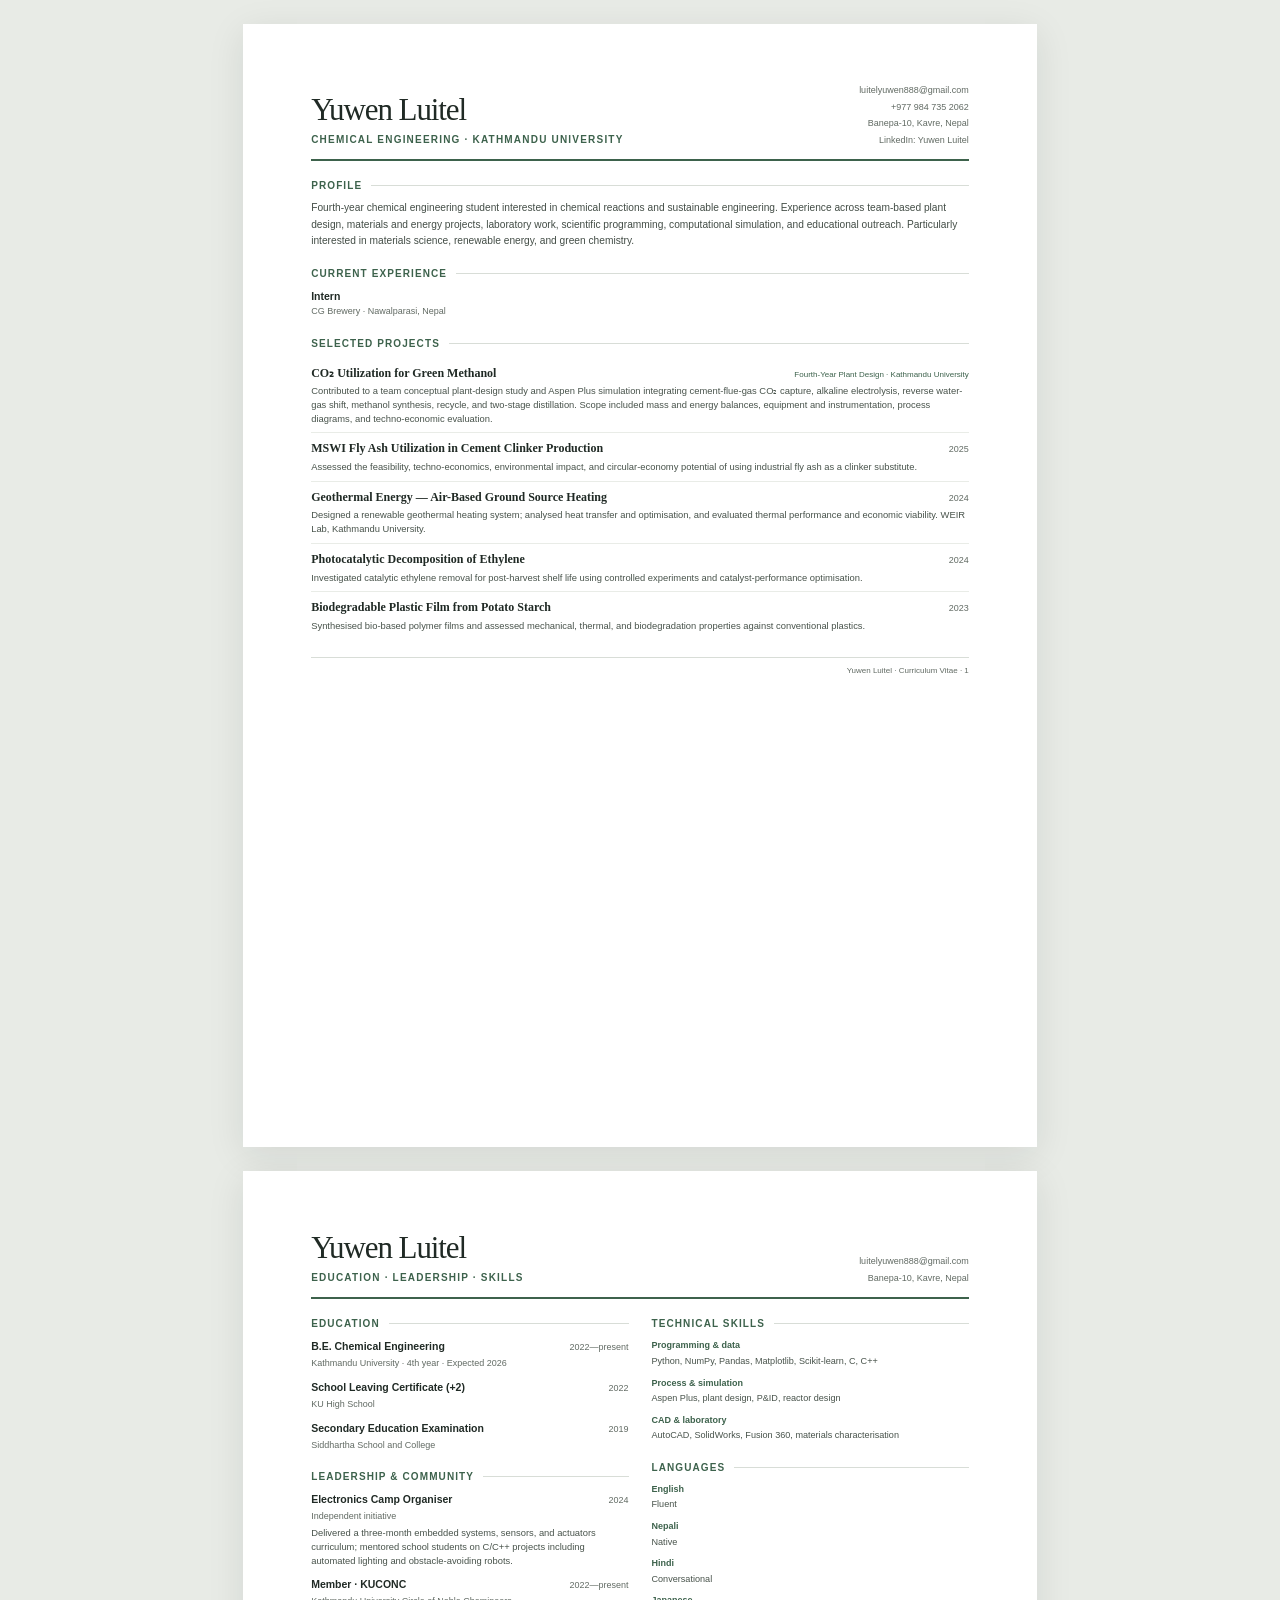
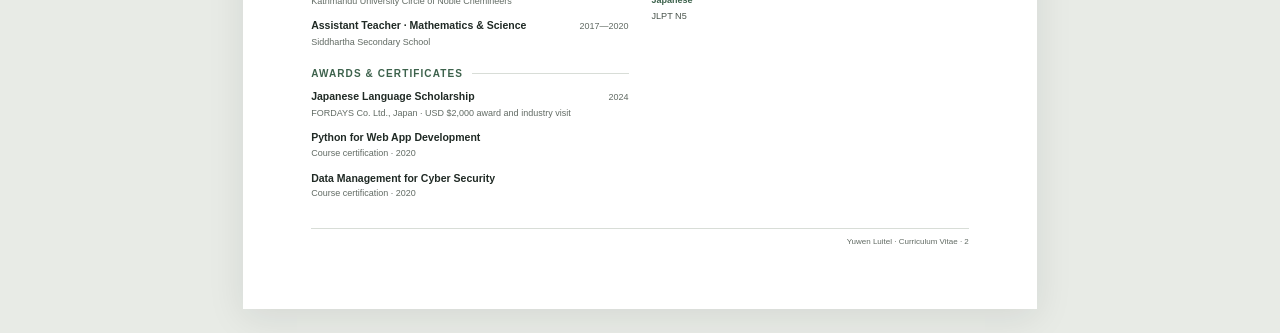
==== cv.html @ 3093323b "Publish chemical engineering portfolio and CV Add report-backed fourth-year plant design project, pr" ====
<!doctype html>
<html lang="en">
  <head>
    <meta charset="utf-8">
    <meta name="viewport" content="width=device-width, initial-scale=1">
    <meta name="description" content="Curriculum vitae of Yuwen Luitel, chemical engineering student at Kathmandu University.">
    <title>Yuwen Luitel — Curriculum Vitae</title>
    <style>
      :root {
        color-scheme: light;
        --ink: #202a25;
        --muted: #626b64;
        --green: #3d624c;
        --line: #d8ddd7;
        --soft: #f2f4ef;
        --serif: "Iowan Old Style", "Palatino Linotype", Georgia, serif;
        --sans: -apple-system, BlinkMacSystemFont, "Segoe UI", Arial, sans-serif;
      }
      * { box-sizing: border-box; }
      body { margin: 0; background: #e8ebe6; color: var(--ink); font: 13px/1.5 var(--sans); }
      .page { width: 210mm; min-height: 297mm; margin: 24px auto; padding: 16mm 18mm 14mm; background: #fff; box-shadow: 0 8px 35px #18221c18; }
      header { display: flex; align-items: end; justify-content: space-between; gap: 20px; padding-bottom: 12px; border-bottom: 2px solid var(--green); }
      h1 { margin: 0; font: 500 31px/1.08 var(--serif); letter-spacing: -.035em; }
      .discipline { margin: 6px 0 0; color: var(--green); font-size: 10px; font-weight: 600; letter-spacing: .12em; text-transform: uppercase; }
      .contact { display: grid; gap: 3px; color: var(--muted); font-size: 9px; text-align: right; }
      a { color: inherit; text-decoration: none; }
      h2 { display: flex; align-items: center; gap: 9px; margin: 17px 0 7px; color: var(--green); font-size: 10px; font-weight: 700; letter-spacing: .11em; text-transform: uppercase; }
      h2::after { height: 1px; flex: 1; background: var(--line); content: ""; }
      .profile { margin: 0; color: #434d46; font-size: 10.2px; line-height: 1.6; }
      .role, .entry { margin-top: 8px; }
      .entry-head { display: flex; align-items: baseline; justify-content: space-between; gap: 12px; }
      h3 { margin: 0; font-size: 10.5px; font-weight: 650; line-height: 1.4; }
      .when { flex: 0 0 auto; color: var(--muted); font-size: 9px; }
      .where { margin: 1px 0 0; color: var(--muted); font-size: 9px; }
      .description { margin: 3px 0 0; color: #48534b; font-size: 9.4px; line-height: 1.45; }
      .project { padding: 7px 0; border-bottom: 1px solid #e9ece7; }
      .project:last-child { border-bottom: 0; }
      .project h3 { font-family: var(--serif); font-size: 12px; font-weight: 600; }
      .project .entry-head { margin-bottom: 2px; }
      .tag { color: var(--green); font-size: 8px; font-weight: 500; }
      .columns { display: grid; grid-template-columns: 1fr 1fr; gap: 23px; }
      .columns h2 { margin-top: 17px; }
      .education-item, .activity-item, .award-item { margin: 8px 0 10px; }
      .detail { margin: 2px 0 0; color: var(--muted); font-size: 9px; }
      .skill { margin: 8px 0; }
      .skill strong { display: block; margin-bottom: 2px; color: var(--green); font-size: 9px; font-weight: 650; }
      .skill p { margin: 0; color: #48534b; font-size: 9.1px; line-height: 1.5; }
      .page-number { margin-top: 17px; padding-top: 7px; border-top: 1px solid var(--line); color: var(--muted); font-size: 8px; text-align: right; }
      .page-two { min-height: 0; }
      @media screen and (max-width: 760px) {
        .page { width: auto; min-height: 0; margin: 0; padding: 28px 22px; box-shadow: none; }
        header { align-items: flex-start; flex-direction: column; }
        .contact { text-align: left; }
        .columns { grid-template-columns: 1fr; gap: 0; }
      }
      @page { size: A4; margin: 0; }
      @media print {
        body { background: white; font-size: 12px; print-color-adjust: exact; -webkit-print-color-adjust: exact; }
        .page { width: 210mm; height: 297mm; min-height: 297mm; margin: 0; padding: 15mm 18mm 12mm; box-shadow: none; page-break-after: always; break-after: page; overflow: hidden; }
        .page:last-child { page-break-after: auto; break-after: auto; }
        h2, .entry, .project, .education-item, .activity-item, .award-item { break-inside: avoid; page-break-inside: avoid; }
        a { color: inherit; }
      }
    </style>
  </head>
  <body>
    <article class="page">
      <header>
        <div>
          <h1>Yuwen Luitel</h1>
          <p class="discipline">Chemical Engineering · Kathmandu University</p>
        </div>
        <div class="contact">
          <a href="mailto:luitelyuwen888@gmail.com">luitelyuwen888@gmail.com</a>
          <a href="tel:+9779847352062">+977 984 735 2062</a>
          <span>Banepa-10, Kavre, Nepal</span>
          <span>LinkedIn: Yuwen Luitel</span>
        </div>
      </header>

      <section>
        <h2>Profile</h2>
        <p class="profile">Fourth-year chemical engineering student interested in chemical reactions and sustainable engineering. Experience across team-based plant design, materials and energy projects, laboratory work, scientific programming, computational simulation, and educational outreach. Particularly interested in materials science, renewable energy, and green chemistry.</p>
      </section>

      <section>
        <h2>Current experience</h2>
        <div class="role">
          <div class="entry-head"><h3>Intern</h3></div>
          <p class="where">CG Brewery · Nawalparasi, Nepal</p>
        </div>
      </section>

      <section>
        <h2>Selected projects</h2>
        <div class="project">
          <div class="entry-head"><h3>CO₂ Utilization for Green Methanol</h3><span class="tag">Fourth-Year Plant Design · Kathmandu University</span></div>
          <p class="description">Contributed to a team conceptual plant-design study and Aspen Plus simulation integrating cement-flue-gas CO₂ capture, alkaline electrolysis, reverse water-gas shift, methanol synthesis, recycle, and two-stage distillation. Scope included mass and energy balances, equipment and instrumentation, process diagrams, and techno-economic evaluation.</p>
        </div>
        <div class="project">
          <div class="entry-head"><h3>MSWI Fly Ash Utilization in Cement Clinker Production</h3><span class="when">2025</span></div>
          <p class="description">Assessed the feasibility, techno-economics, environmental impact, and circular-economy potential of using industrial fly ash as a clinker substitute.</p>
        </div>
        <div class="project">
          <div class="entry-head"><h3>Geothermal Energy — Air-Based Ground Source Heating</h3><span class="when">2024</span></div>
          <p class="description">Designed a renewable geothermal heating system; analysed heat transfer and optimisation, and evaluated thermal performance and economic viability. WEIR Lab, Kathmandu University.</p>
        </div>
        <div class="project">
          <div class="entry-head"><h3>Photocatalytic Decomposition of Ethylene</h3><span class="when">2024</span></div>
          <p class="description">Investigated catalytic ethylene removal for post-harvest shelf life using controlled experiments and catalyst-performance optimisation.</p>
        </div>
        <div class="project">
          <div class="entry-head"><h3>Biodegradable Plastic Film from Potato Starch</h3><span class="when">2023</span></div>
          <p class="description">Synthesised bio-based polymer films and assessed mechanical, thermal, and biodegradation properties against conventional plastics.</p>
        </div>
      </section>
      <p class="page-number">Yuwen Luitel · Curriculum Vitae · 1</p>
    </article>

    <article class="page page-two">
      <header>
        <div>
          <h1>Yuwen Luitel</h1>
          <p class="discipline">Education · Leadership · Skills</p>
        </div>
        <div class="contact">
          <a href="mailto:luitelyuwen888@gmail.com">luitelyuwen888@gmail.com</a>
          <span>Banepa-10, Kavre, Nepal</span>
        </div>
      </header>

      <div class="columns">
        <div>
          <section>
            <h2>Education</h2>
            <div class="education-item">
              <div class="entry-head"><h3>B.E. Chemical Engineering</h3><span class="when">2022—present</span></div>
              <p class="detail">Kathmandu University · 4th year · Expected 2026</p>
            </div>
            <div class="education-item">
              <div class="entry-head"><h3>School Leaving Certificate (+2)</h3><span class="when">2022</span></div>
              <p class="detail">KU High School</p>
            </div>
            <div class="education-item">
              <div class="entry-head"><h3>Secondary Education Examination</h3><span class="when">2019</span></div>
              <p class="detail">Siddhartha School and College</p>
            </div>
          </section>

          <section>
            <h2>Leadership &amp; community</h2>
            <div class="activity-item">
              <div class="entry-head"><h3>Electronics Camp Organiser</h3><span class="when">2024</span></div>
              <p class="detail">Independent initiative</p>
              <p class="description">Delivered a three-month embedded systems, sensors, and actuators curriculum; mentored school students on C/C++ projects including automated lighting and obstacle-avoiding robots.</p>
            </div>
            <div class="activity-item">
              <div class="entry-head"><h3>Member · KUCONC</h3><span class="when">2022—present</span></div>
              <p class="detail">Kathmandu University Circle of Noble Chemineers</p>
            </div>
            <div class="activity-item">
              <div class="entry-head"><h3>Assistant Teacher · Mathematics &amp; Science</h3><span class="when">2017—2020</span></div>
              <p class="detail">Siddhartha Secondary School</p>
            </div>
          </section>

          <section>
            <h2>Awards &amp; certificates</h2>
            <div class="award-item">
              <div class="entry-head"><h3>Japanese Language Scholarship</h3><span class="when">2024</span></div>
              <p class="detail">FORDAYS Co. Ltd., Japan · USD $2,000 award and industry visit</p>
            </div>
            <div class="award-item">
              <h3>Python for Web App Development</h3>
              <p class="detail">Course certification · 2020</p>
            </div>
            <div class="award-item">
              <h3>Data Management for Cyber Security</h3>
              <p class="detail">Course certification · 2020</p>
            </div>
          </section>
        </div>

        <div>
          <section>
            <h2>Technical skills</h2>
            <div class="skill">
              <strong>Programming &amp; data</strong>
              <p>Python, NumPy, Pandas, Matplotlib, Scikit-learn, C, C++</p>
            </div>
            <div class="skill">
              <strong>Process &amp; simulation</strong>
              <p>Aspen Plus, plant design, P&amp;ID, reactor design</p>
            </div>
            <div class="skill">
              <strong>CAD &amp; laboratory</strong>
              <p>AutoCAD, SolidWorks, Fusion 360, materials characterisation</p>
            </div>
          </section>
          <section>
            <h2>Languages</h2>
            <div class="skill"><p><strong>English</strong> Fluent</p></div>
            <div class="skill"><p><strong>Nepali</strong> Native</p></div>
            <div class="skill"><p><strong>Hindi</strong> Conversational</p></div>
            <div class="skill"><p><strong>Japanese</strong> JLPT N5</p></div>
          </section>
        </div>
      </div>
      <p class="page-number">Yuwen Luitel · Curriculum Vitae · 2</p>
    </article>
  </body>
</html>
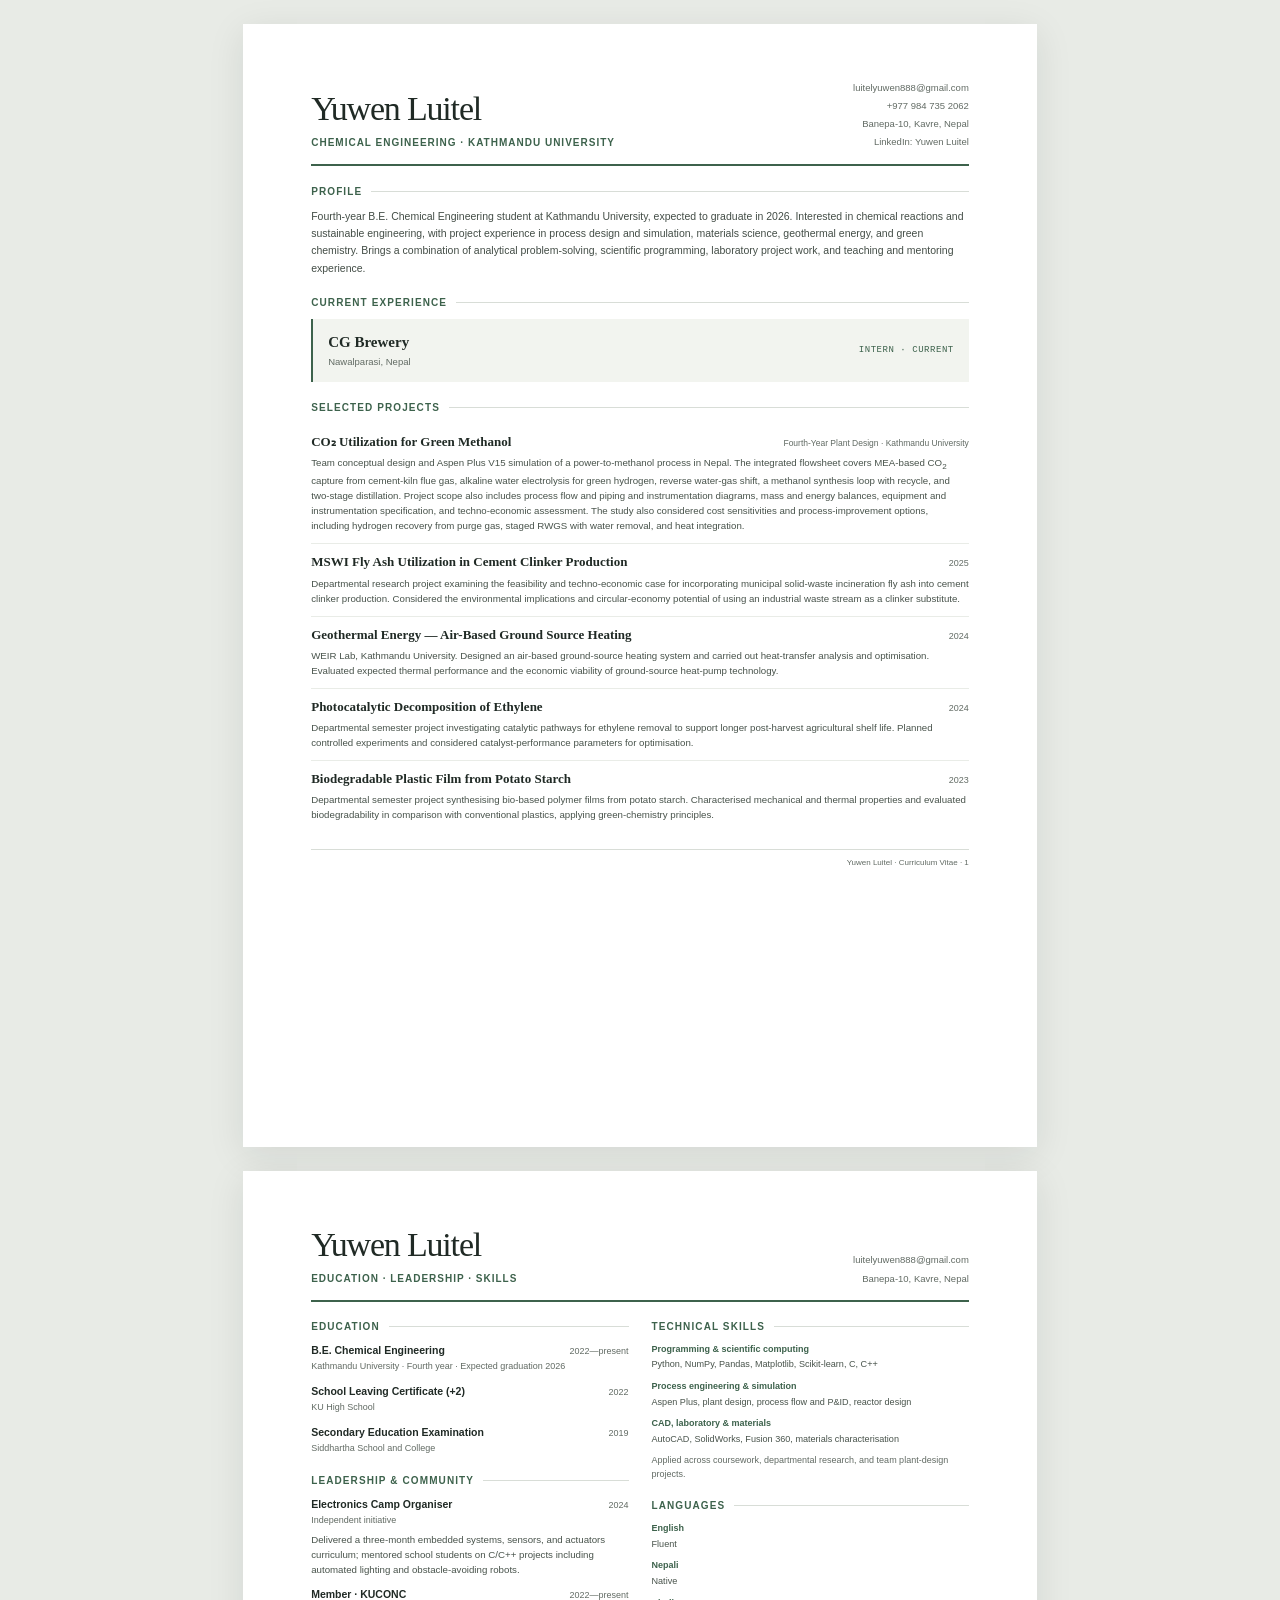
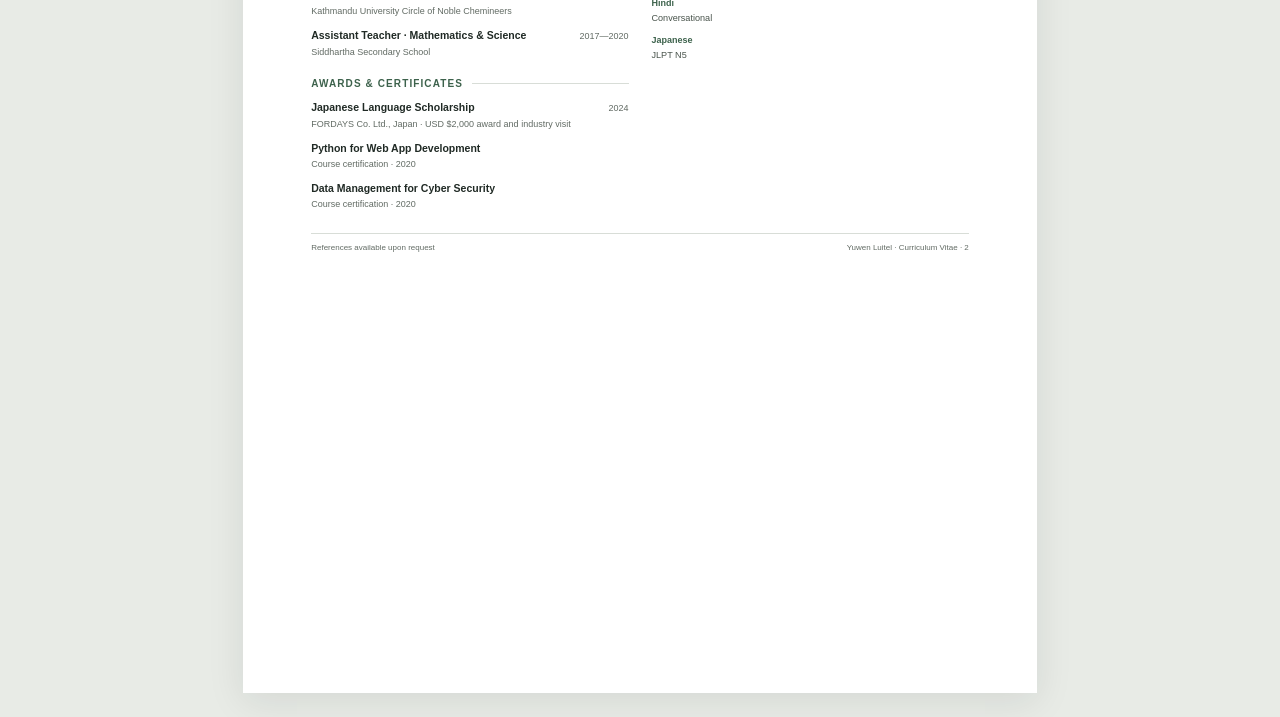
==== commit c6e5e4e7: "Expand CV content and improve page balance Add fuller, readable project descriptions and stronger sk" ====
--- a/cv.html
+++ b/cv.html
@@ -18,25 +18,25 @@
       }
       * { box-sizing: border-box; }
       body { margin: 0; background: #e8ebe6; color: var(--ink); font: 13px/1.5 var(--sans); }
-      .page { width: 210mm; min-height: 297mm; margin: 24px auto; padding: 16mm 18mm 14mm; background: #fff; box-shadow: 0 8px 35px #18221c18; }
-      header { display: flex; align-items: end; justify-content: space-between; gap: 20px; padding-bottom: 12px; border-bottom: 2px solid var(--green); }
-      h1 { margin: 0; font: 500 31px/1.08 var(--serif); letter-spacing: -.035em; }
-      .discipline { margin: 6px 0 0; color: var(--green); font-size: 10px; font-weight: 600; letter-spacing: .12em; text-transform: uppercase; }
-      .contact { display: grid; gap: 3px; color: var(--muted); font-size: 9px; text-align: right; }
+      .page { width: 210mm; min-height: 297mm; margin: 24px auto; padding: 15mm 18mm 14mm; background: #fff; box-shadow: 0 8px 35px #18221c18; }
+      header { display: flex; align-items: end; justify-content: space-between; gap: 24px; padding-bottom: 14px; border-bottom: 2px solid var(--green); }
+      h1 { margin: 0; font: 500 34px/1.08 var(--serif); letter-spacing: -.035em; }
+      .discipline { margin: 7px 0 0; color: var(--green); font-size: 10px; font-weight: 600; letter-spacing: .1em; text-transform: uppercase; }
+      .contact { display: grid; gap: 4px; color: var(--muted); font-size: 9.5px; text-align: right; }
       a { color: inherit; text-decoration: none; }
-      h2 { display: flex; align-items: center; gap: 9px; margin: 17px 0 7px; color: var(--green); font-size: 10px; font-weight: 700; letter-spacing: .11em; text-transform: uppercase; }
+      h2 { display: flex; align-items: center; gap: 9px; margin: 18px 0 9px; color: var(--green); font-size: 10px; font-weight: 700; letter-spacing: .11em; text-transform: uppercase; }
       h2::after { height: 1px; flex: 1; background: var(--line); content: ""; }
-      .profile { margin: 0; color: #434d46; font-size: 10.2px; line-height: 1.6; }
-      .role, .entry { margin-top: 8px; }
+      .profile { margin: 0; color: #434d46; font-size: 10.5px; line-height: 1.65; }
+      .role, .entry { margin-top: 9px; }
       .entry-head { display: flex; align-items: baseline; justify-content: space-between; gap: 12px; }
       h3 { margin: 0; font-size: 10.5px; font-weight: 650; line-height: 1.4; }
       .when { flex: 0 0 auto; color: var(--muted); font-size: 9px; }
       .where { margin: 1px 0 0; color: var(--muted); font-size: 9px; }
-      .description { margin: 3px 0 0; color: #48534b; font-size: 9.4px; line-height: 1.45; }
-      .project { padding: 7px 0; border-bottom: 1px solid #e9ece7; }
+      .description { margin: 4px 0 0; color: #48534b; font-size: 9.7px; line-height: 1.55; }
+      .project { padding: 9px 0 10px; border-bottom: 1px solid #e9ece7; }
       .project:last-child { border-bottom: 0; }
-      .project h3 { font-family: var(--serif); font-size: 12px; font-weight: 600; }
-      .project .entry-head { margin-bottom: 2px; }
+      .project h3 { font-family: var(--serif); font-size: 13px; font-weight: 600; }
+      .project .entry-head { margin-bottom: 3px; }
       .tag { color: var(--green); font-size: 8px; font-weight: 500; }
       .columns { display: grid; grid-template-columns: 1fr 1fr; gap: 23px; }
       .columns h2 { margin-top: 17px; }
@@ -46,7 +46,13 @@
       .skill strong { display: block; margin-bottom: 2px; color: var(--green); font-size: 9px; font-weight: 650; }
       .skill p { margin: 0; color: #48534b; font-size: 9.1px; line-height: 1.5; }
       .page-number { margin-top: 17px; padding-top: 7px; border-top: 1px solid var(--line); color: var(--muted); font-size: 8px; text-align: right; }
-      .page-two { min-height: 0; }
+      .current-role { display: flex; justify-content: space-between; gap: 20px; padding: 12px 15px; border-left: 2px solid var(--green); background: var(--soft); }
+      .current-role strong { font-family: var(--serif); font-size: 15px; font-weight: 600; }
+      .current-role p { margin: 2px 0 0; color: var(--muted); font-size: 9.5px; }
+      .role-label { align-self: center; color: var(--green); font-family: ui-monospace, monospace; font-size: 9px; letter-spacing: .06em; text-transform: uppercase; }
+      .project-meta { color: var(--muted); font-size: 8.5px; }
+      .page-two { min-height: 297mm; }
+      .cv-footer { display: flex; justify-content: space-between; margin-top: 12px; padding-top: 8px; border-top: 1px solid var(--line); color: var(--muted); font-size: 8px; }
       @media screen and (max-width: 760px) {
         .page { width: auto; min-height: 0; margin: 0; padding: 28px 22px; box-shadow: none; }
         header { align-items: flex-start; flex-direction: column; }
@@ -56,7 +62,7 @@
       @page { size: A4; margin: 0; }
       @media print {
         body { background: white; font-size: 12px; print-color-adjust: exact; -webkit-print-color-adjust: exact; }
-        .page { width: 210mm; height: 297mm; min-height: 297mm; margin: 0; padding: 15mm 18mm 12mm; box-shadow: none; page-break-after: always; break-after: page; overflow: hidden; }
+        .page { width: 210mm; height: 297mm; min-height: 297mm; margin: 0; padding: 15mm 18mm 12mm; box-shadow: none; page-break-after: always; break-after: page; }
         .page:last-child { page-break-after: auto; break-after: auto; }
         h2, .entry, .project, .education-item, .activity-item, .award-item { break-inside: avoid; page-break-inside: avoid; }
         a { color: inherit; }
@@ -80,38 +86,38 @@
 
       <section>
         <h2>Profile</h2>
-        <p class="profile">Fourth-year chemical engineering student interested in chemical reactions and sustainable engineering. Experience across team-based plant design, materials and energy projects, laboratory work, scientific programming, computational simulation, and educational outreach. Particularly interested in materials science, renewable energy, and green chemistry.</p>
+        <p class="profile">Fourth-year B.E. Chemical Engineering student at Kathmandu University, expected to graduate in 2026. Interested in chemical reactions and sustainable engineering, with project experience in process design and simulation, materials science, geothermal energy, and green chemistry. Brings a combination of analytical problem-solving, scientific programming, laboratory project work, and teaching and mentoring experience.</p>
       </section>
 
       <section>
         <h2>Current experience</h2>
-        <div class="role">
-          <div class="entry-head"><h3>Intern</h3></div>
-          <p class="where">CG Brewery · Nawalparasi, Nepal</p>
+        <div class="current-role">
+          <div><strong>CG Brewery</strong><p>Nawalparasi, Nepal</p></div>
+          <span class="role-label">Intern · Current</span>
         </div>
       </section>
 
       <section>
         <h2>Selected projects</h2>
         <div class="project">
-          <div class="entry-head"><h3>CO₂ Utilization for Green Methanol</h3><span class="tag">Fourth-Year Plant Design · Kathmandu University</span></div>
-          <p class="description">Contributed to a team conceptual plant-design study and Aspen Plus simulation integrating cement-flue-gas CO₂ capture, alkaline electrolysis, reverse water-gas shift, methanol synthesis, recycle, and two-stage distillation. Scope included mass and energy balances, equipment and instrumentation, process diagrams, and techno-economic evaluation.</p>
+          <div class="entry-head"><h3>CO₂ Utilization for Green Methanol</h3><span class="project-meta">Fourth-Year Plant Design · Kathmandu University</span></div>
+          <p class="description">Team conceptual design and Aspen Plus V15 simulation of a power-to-methanol process in Nepal. The integrated flowsheet covers MEA-based CO<sub>2</sub> capture from cement-kiln flue gas, alkaline water electrolysis for green hydrogen, reverse water-gas shift, a methanol synthesis loop with recycle, and two-stage distillation. Project scope also includes process flow and piping and instrumentation diagrams, mass and energy balances, equipment and instrumentation specification, and techno-economic assessment. The study also considered cost sensitivities and process-improvement options, including hydrogen recovery from purge gas, staged RWGS with water removal, and heat integration.</p>
         </div>
         <div class="project">
           <div class="entry-head"><h3>MSWI Fly Ash Utilization in Cement Clinker Production</h3><span class="when">2025</span></div>
-          <p class="description">Assessed the feasibility, techno-economics, environmental impact, and circular-economy potential of using industrial fly ash as a clinker substitute.</p>
+          <p class="description">Departmental research project examining the feasibility and techno-economic case for incorporating municipal solid-waste incineration fly ash into cement clinker production. Considered the environmental implications and circular-economy potential of using an industrial waste stream as a clinker substitute.</p>
         </div>
         <div class="project">
           <div class="entry-head"><h3>Geothermal Energy — Air-Based Ground Source Heating</h3><span class="when">2024</span></div>
-          <p class="description">Designed a renewable geothermal heating system; analysed heat transfer and optimisation, and evaluated thermal performance and economic viability. WEIR Lab, Kathmandu University.</p>
+          <p class="description">WEIR Lab, Kathmandu University. Designed an air-based ground-source heating system and carried out heat-transfer analysis and optimisation. Evaluated expected thermal performance and the economic viability of ground-source heat-pump technology.</p>
         </div>
         <div class="project">
           <div class="entry-head"><h3>Photocatalytic Decomposition of Ethylene</h3><span class="when">2024</span></div>
-          <p class="description">Investigated catalytic ethylene removal for post-harvest shelf life using controlled experiments and catalyst-performance optimisation.</p>
+          <p class="description">Departmental semester project investigating catalytic pathways for ethylene removal to support longer post-harvest agricultural shelf life. Planned controlled experiments and considered catalyst-performance parameters for optimisation.</p>
         </div>
         <div class="project">
           <div class="entry-head"><h3>Biodegradable Plastic Film from Potato Starch</h3><span class="when">2023</span></div>
-          <p class="description">Synthesised bio-based polymer films and assessed mechanical, thermal, and biodegradation properties against conventional plastics.</p>
+          <p class="description">Departmental semester project synthesising bio-based polymer films from potato starch. Characterised mechanical and thermal properties and evaluated biodegradability in comparison with conventional plastics, applying green-chemistry principles.</p>
         </div>
       </section>
       <p class="page-number">Yuwen Luitel · Curriculum Vitae · 1</p>
@@ -135,7 +141,7 @@
             <h2>Education</h2>
             <div class="education-item">
               <div class="entry-head"><h3>B.E. Chemical Engineering</h3><span class="when">2022—present</span></div>
-              <p class="detail">Kathmandu University · 4th year · Expected 2026</p>
+              <p class="detail">Kathmandu University · Fourth year · Expected graduation 2026</p>
             </div>
             <div class="education-item">
               <div class="entry-head"><h3>School Leaving Certificate (+2)</h3><span class="when">2022</span></div>
@@ -185,17 +191,18 @@
           <section>
             <h2>Technical skills</h2>
             <div class="skill">
-              <strong>Programming &amp; data</strong>
+              <strong>Programming &amp; scientific computing</strong>
               <p>Python, NumPy, Pandas, Matplotlib, Scikit-learn, C, C++</p>
             </div>
             <div class="skill">
-              <strong>Process &amp; simulation</strong>
-              <p>Aspen Plus, plant design, P&amp;ID, reactor design</p>
+              <strong>Process engineering &amp; simulation</strong>
+              <p>Aspen Plus, plant design, process flow and P&amp;ID, reactor design</p>
             </div>
             <div class="skill">
-              <strong>CAD &amp; laboratory</strong>
+              <strong>CAD, laboratory &amp; materials</strong>
               <p>AutoCAD, SolidWorks, Fusion 360, materials characterisation</p>
             </div>
+            <p class="detail">Applied across coursework, departmental research, and team plant-design projects.</p>
           </section>
           <section>
             <h2>Languages</h2>
@@ -206,7 +213,7 @@
           </section>
         </div>
       </div>
-      <p class="page-number">Yuwen Luitel · Curriculum Vitae · 2</p>
+      <p class="cv-footer"><span>References available upon request</span><span>Yuwen Luitel · Curriculum Vitae · 2</span></p>
     </article>
   </body>
 </html>
